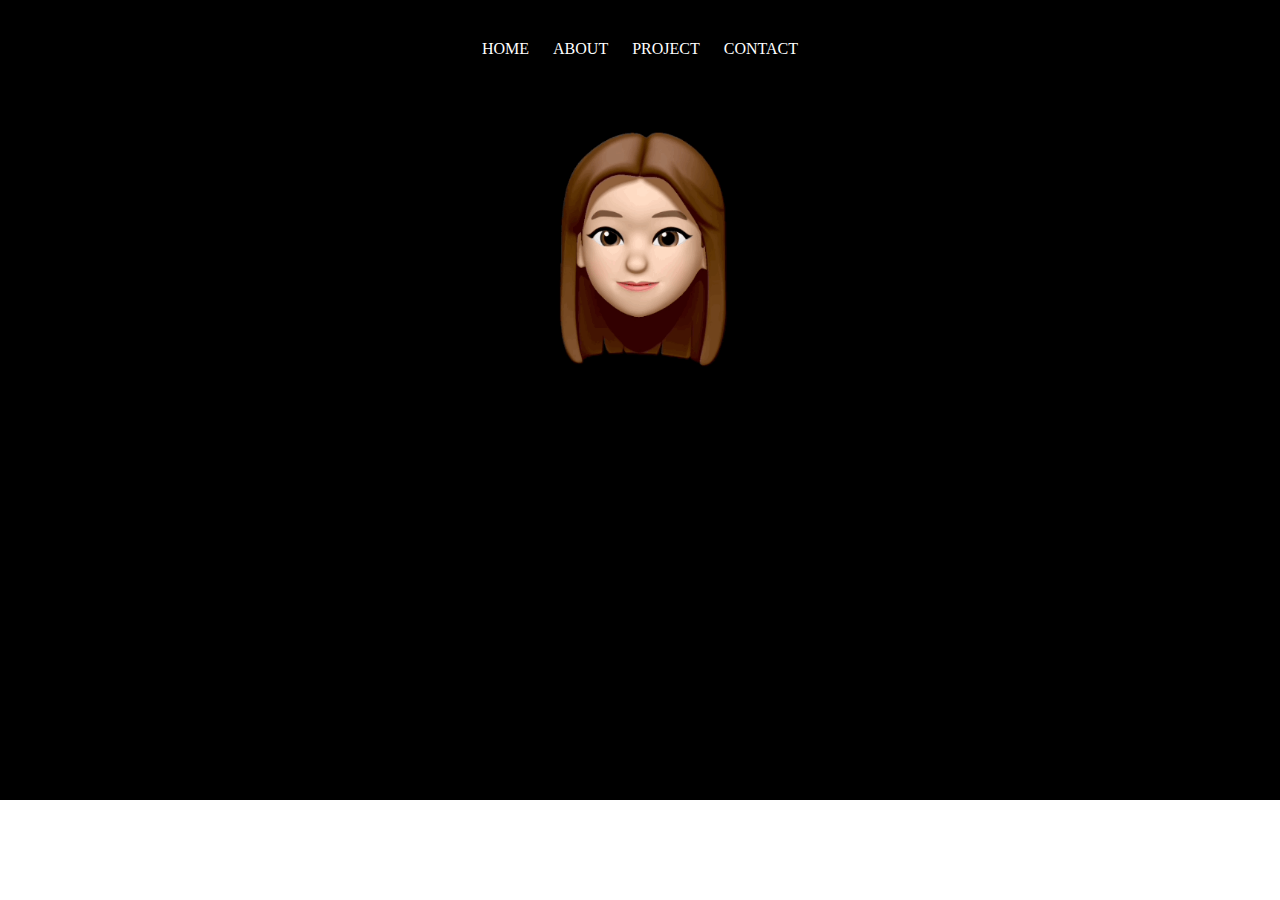
==== main.html @ 8e916975 "[INITIAL]" ====
<!DOCTYPE html>
<html lang="en">
<head>
    <meta charset="UTF-8">
    <meta http-equiv="X-UA-Compatible" content="IE=edge">
    <meta name="viewport" content="width=device-width, initial-scale=1.0">
    <link rel="stylesheet" href="main.css">
    <title>Jisu, web developer</title>
</head>
<body>
    <header>
        <nav>
                <a href="main.html">HOME</a>
                <a href="">ABOUT</a>
                <a href="">PROJECT</a>
                <a href="">CONTACT</a>
        </nav>
        <h1>Jisu, WEB DEVELOPER</h1>
        <div id="me-img"><img src="img/me.gif"></div>
    </header>

    <main>
        <article>
            <section></section>
        </article>
    </main>
    <footer>

    </footer>
</body>
</html>
---- main.css ----
*{
    margin: 0;
    /* #C84B31
    #ECDBBA */
}

header{
    background-color: black;
    width: 100vw;
    height: 800px;
    position: relative;
}

nav{
    position: absolute;
    width: 100%;
    height: 50px;
    top: 40px;
    text-align: center;
}

nav a{
    color: white;
    text-decoration: none;
    margin-left: 10px;
    margin-right: 10px;
   padding-bottom: 5px;
}

nav a:hover{
    color: #346751;
    border-bottom: 3px solid #346751;

}

#me-img{
    position: absolute;
    top: 100px;
    left: 50%;
    margin-left: -150px;
    display: inline-block;
    width: 300px;
    height: 300px;
    border-radius: 50%;
    overflow: hidden;
    text-align: center;
}

#me-img img{
    width: 100%;
    height: 100%;
    object-fit: cover;
}
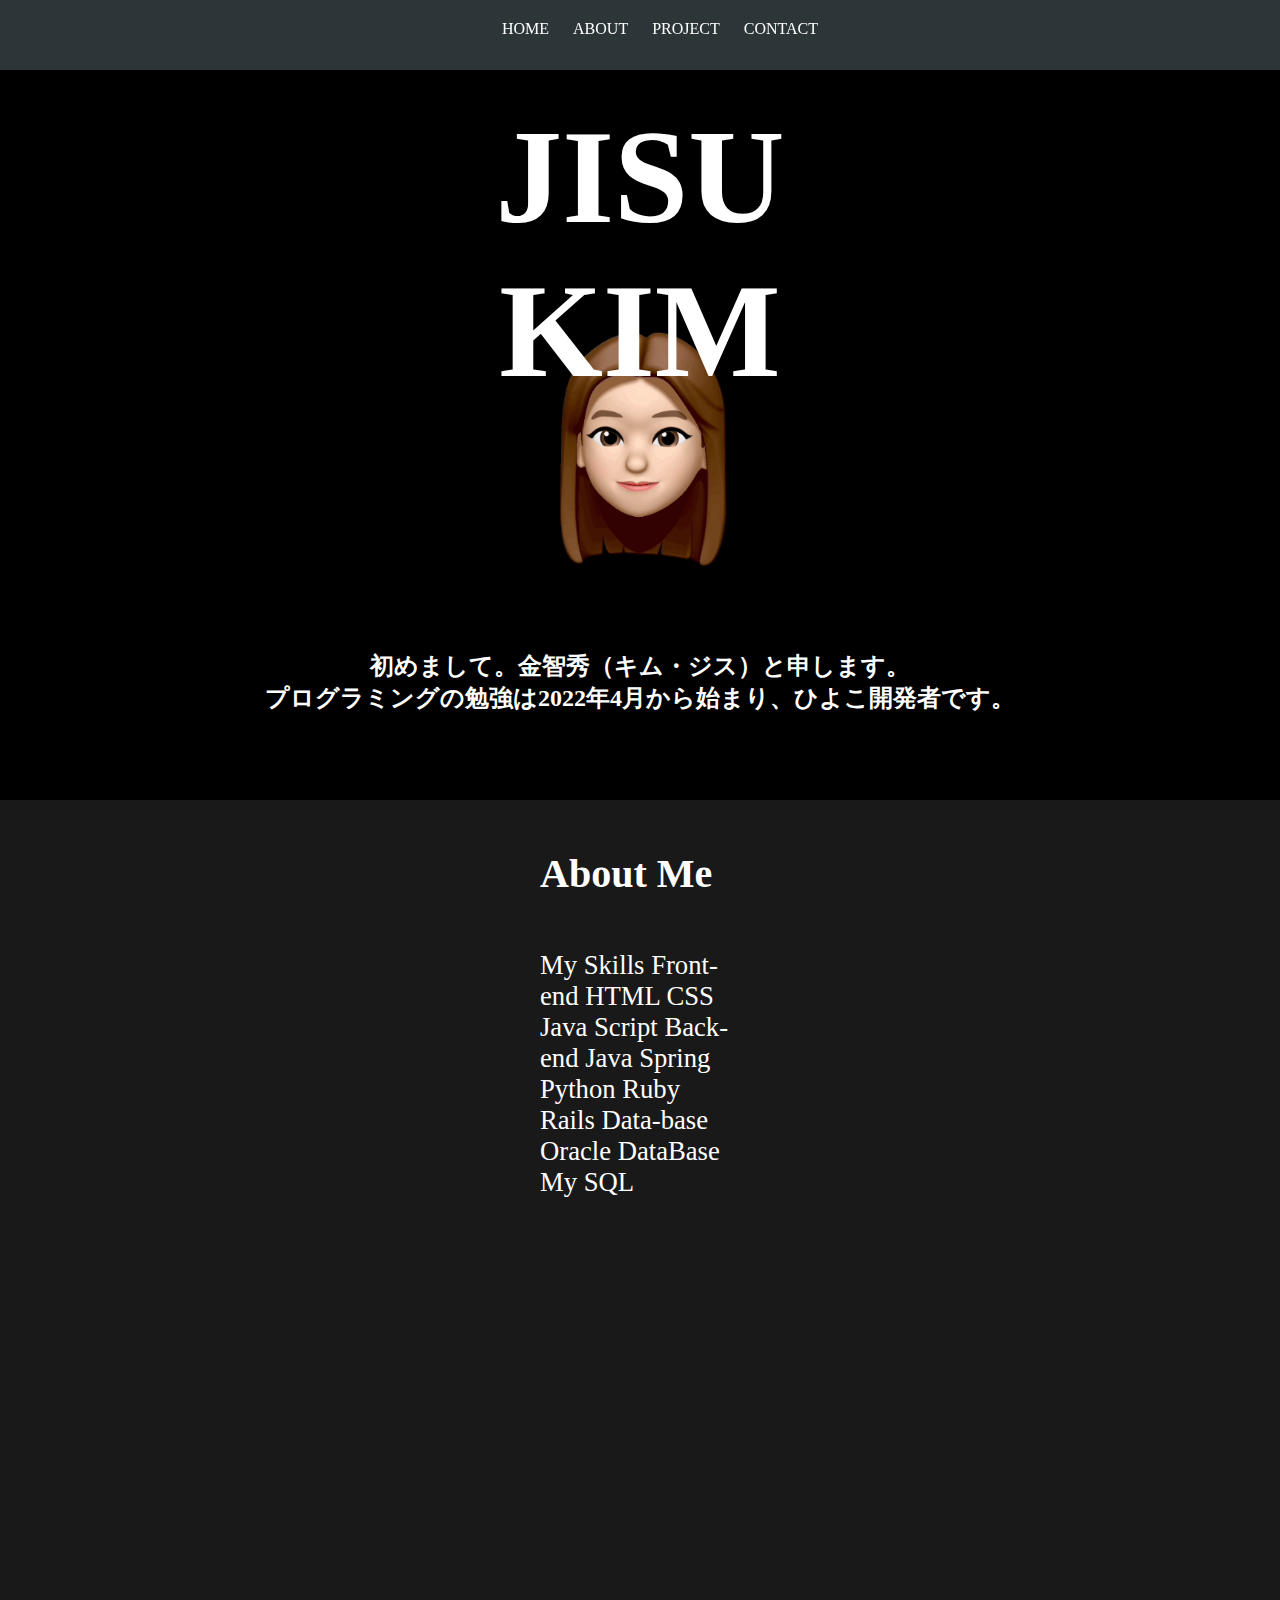
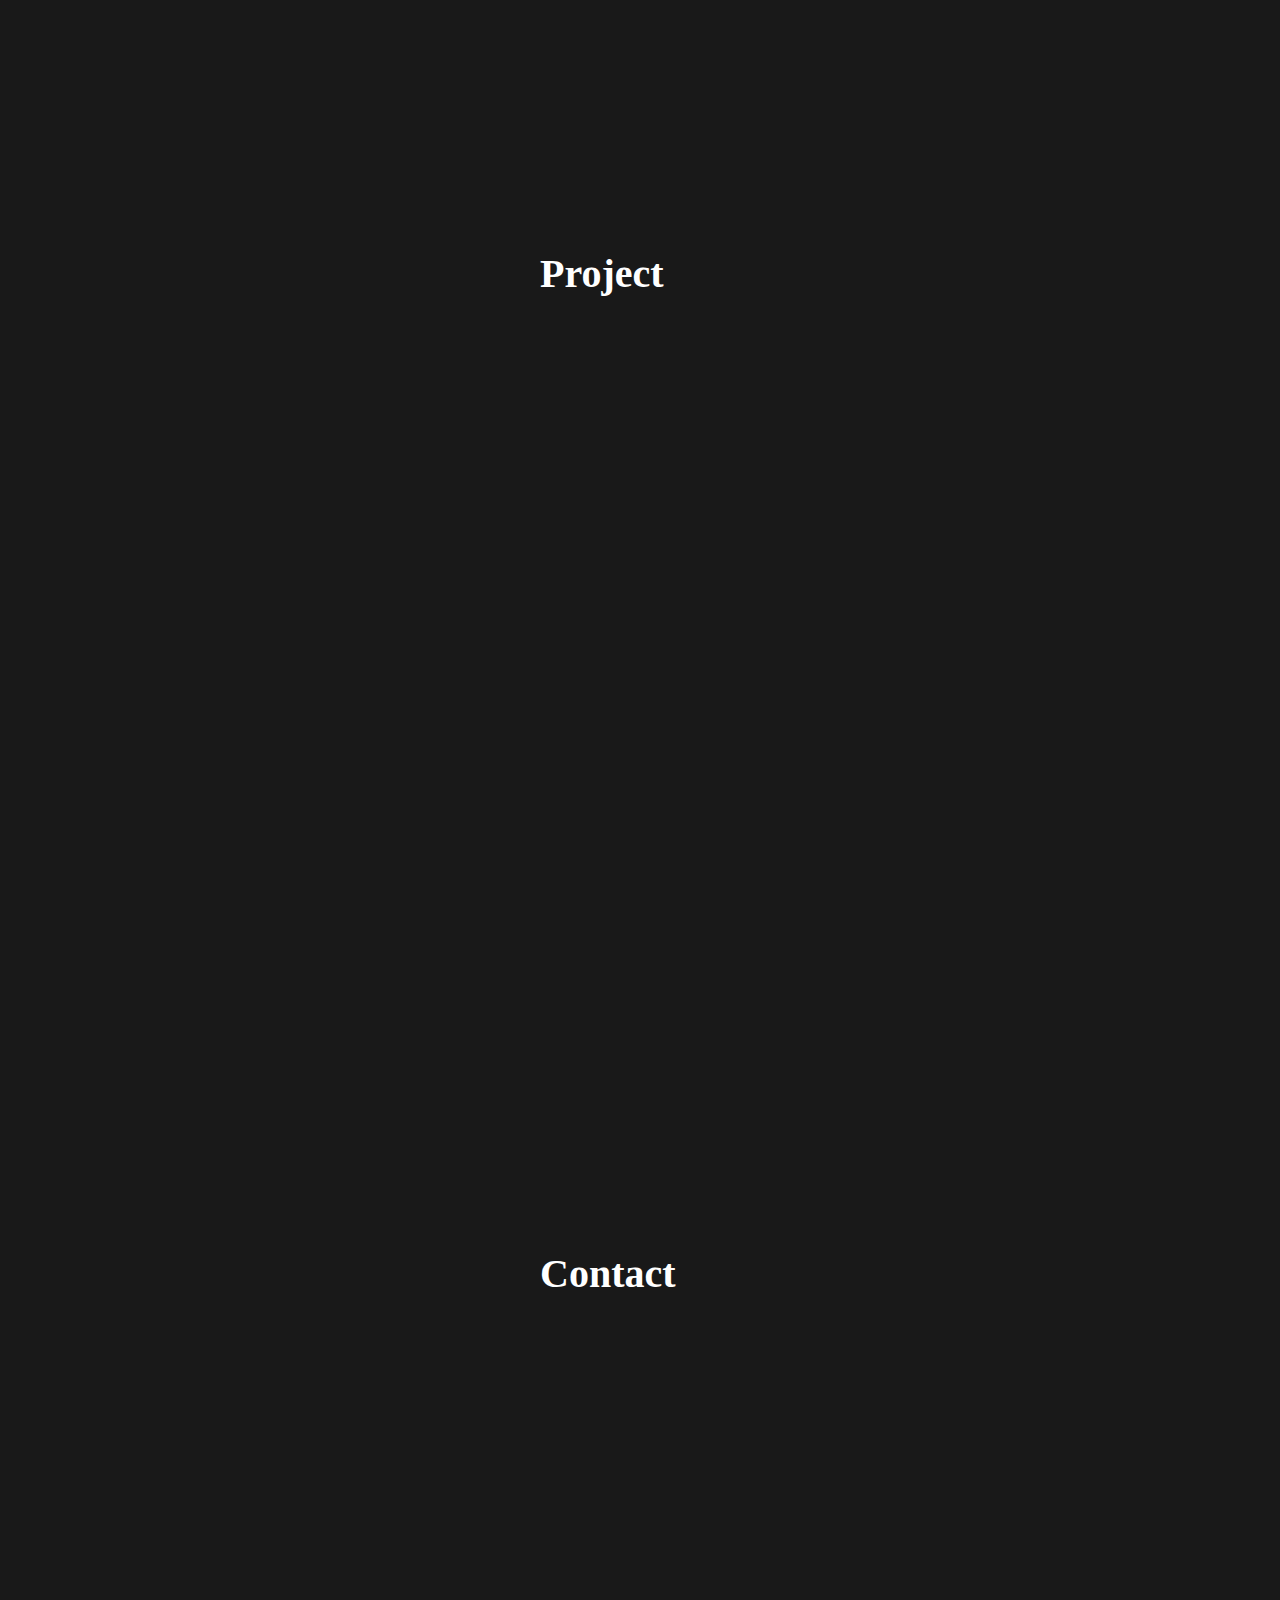
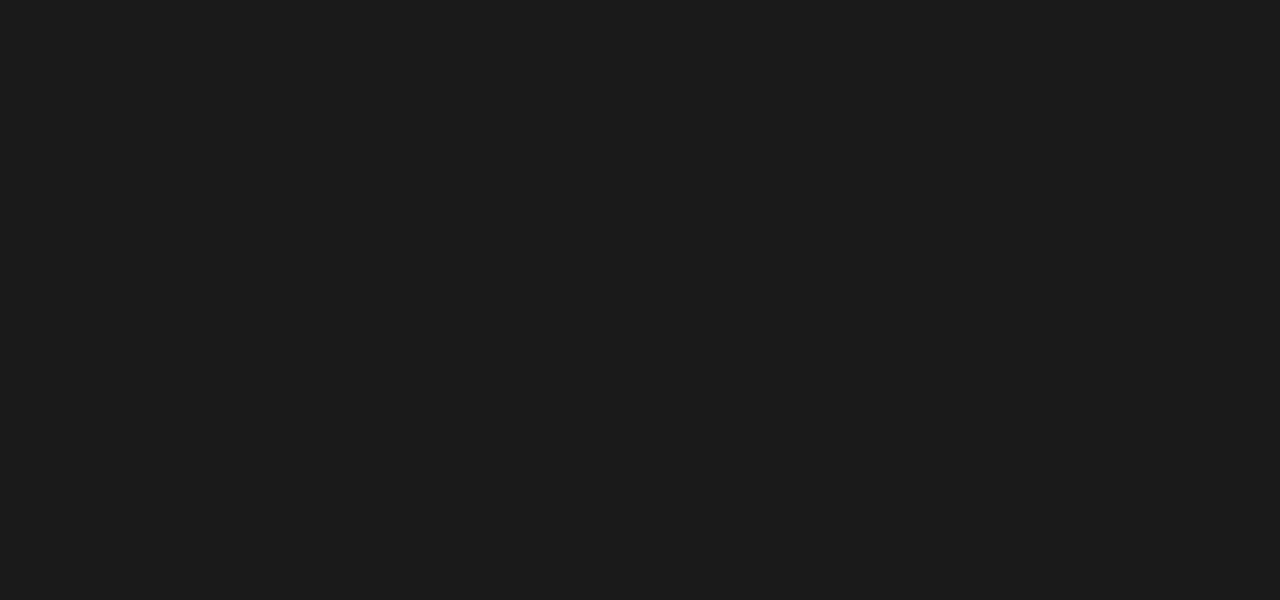
==== commit 9877643d: "header 거의 완성" ====
--- a/main.html
+++ b/main.html
@@ -8,20 +8,66 @@
     <title>Jisu, web developer</title>
 </head>
 <body>
-    <header>
+    <header id="intro-home">
         <nav>
-                <a href="main.html">HOME</a>
-                <a href="">ABOUT</a>
-                <a href="">PROJECT</a>
-                <a href="">CONTACT</a>
+            <ul id="menu-bar">
+                <li class="menu-link">
+                    <a href="#intro-home">HOME</a>
+                </li>
+                <li class="menu-link">
+                    <a href="#section-about">ABOUT</a>
+                </li>
+                <li class="menu-link">
+                    <a href="#section-project">PROJECT</a>
+                </li>
+                <li class="menu-link">
+                    <a href="#section-contact">CONTACT</a>
+                </li>
+            </ul>
         </nav>
-        <h1>Jisu, WEB DEVELOPER</h1>
-        <div id="me-img"><img src="img/me.gif"></div>
+        <h1>JISU KIM</h1>
+        <div id="me-img">
+            <img src="img/me.gif">
+        </div>
+        <span class="img-tooltip">filp me!</span>
+        <h2>
+            初めまして。金智秀（キム・ジス）と申します。<br>
+            プログラミングの勉強は2022年4月から始まり、ひよこ開発者です。
+        </h2>
+
     </header>
 
     <main>
         <article>
-            <section></section>
+            <section id="section-about">
+                <h1>About Me</h1>
+                <div id="about-skill">
+                    <span>My Skills</span>
+                    <span>Front-end</span>
+                    <span>HTML</span>
+                    <span>CSS</span>
+                    <span>Java Script</span>
+                    <span>Back-end</span>
+                    <span>Java</span>
+                    <span>Spring</span>
+                    <span>Python</span>
+                    <span>Ruby</span>
+                    <span>Rails</span>
+                    <span>Data-base</span>
+                    <span>Oracle DataBase</span>
+                    <span>My SQL</span>
+                </div>
+            </section>
+        </article>
+        <article>
+            <section id="section-project">
+                <h1>Project</h1>
+            </section>
+        </article>
+        <article>
+            <section id="section-contact">
+                <h1>Contact</h1>
+            </section>
         </article>
     </main>
     <footer>
--- a/main.css
+++ b/main.css
@@ -2,6 +2,10 @@
     margin: 0;
     /* #C84B31
     #ECDBBA */
+}
+
+html{
+    scroll-behavior: smooth;
 }
 
 header{
@@ -12,30 +16,55 @@
 }
 
 nav{
-    position: absolute;
+    position: fixed;
     width: 100%;
-    height: 50px;
-    top: 40px;
+    height: 70px;
+    top: 0;
+    left: 0;
     text-align: center;
+    z-index: 99;
+    background-color: #2C3639;
+    box-shadow: 0 7px 20px 0 rgb(0 0 0 / 20%);
 }
 
-nav a{
+#menu-bar{
+    list-style: none;
+    height: 100%;
+}
+
+#menu-bar li{
+    display: inline-block;
+    margin-left: 10px;
+    margin-right: 10px;
+    font-size: 100%;
+    padding-top: 20px;
+    padding-bottom: 5px;
+}
+
+#menu-bar li:hover {
+    border-bottom: 3px solid #346751;
+}
+
+.menu-link a{
     color: white;
     text-decoration: none;
-    margin-left: 10px;
-    margin-right: 10px;
-   padding-bottom: 5px;
 }
 
-nav a:hover{
-    color: #346751;
-    border-bottom: 3px solid #346751;
-
+header h1{
+    position: absolute;
+    top: 100px;
+    left: 50%;
+    margin-left: -300px;
+    width: 600px;
+    color: white;
+    z-index: 88;
+    text-align: center;
+    font-size: 100pt;
 }
 
 #me-img{
     position: absolute;
-    top: 100px;
+    top: 300px;
     left: 50%;
     margin-left: -150px;
     display: inline-block;
@@ -44,10 +73,74 @@
     border-radius: 50%;
     overflow: hidden;
     text-align: center;
+    cursor: pointer;
 }
 
 #me-img img{
     width: 100%;
     height: 100%;
     object-fit: cover;
-}+}
+
+.img-tooltip{
+    position: absolute;
+    display: inline-block;
+    visibility: hidden;
+    top: 550px;
+    left: 56%;
+    width: 100px;
+    height: 30px;
+    color: white;
+    background-color: #346751;
+    z-index: 999;
+    text-align: center;
+    padding-top: 7px;
+    border-radius: 5px;
+}
+
+#me-img img:hover .img-tooltip{
+    visibility: visible;
+}
+
+header h2{
+    position: absolute;
+    width: 800px;;
+    top: 650px;
+    left: 50%;
+    margin-left: -400px;
+    color: white;
+    text-align: center;
+}
+
+main{
+    background-color: #191919;
+    width: 100%;
+    height: 3000px;
+}
+
+section{
+    position: relative;
+    width: 100%;
+    height: 1000px;
+    background-color: transparent;
+}
+
+section h1{
+    position: absolute;
+    width: 200px;
+    color: white;
+    font-size: 30pt;
+    top: 50px;
+    left: 50%;
+    margin-left: -100px;
+}
+
+#about-skill{
+        position: absolute;
+        width: 200px;
+        color: white;
+        font-size: 20pt;
+        top: 150px;
+        left: 50%;
+        margin-left: -100px;
+}
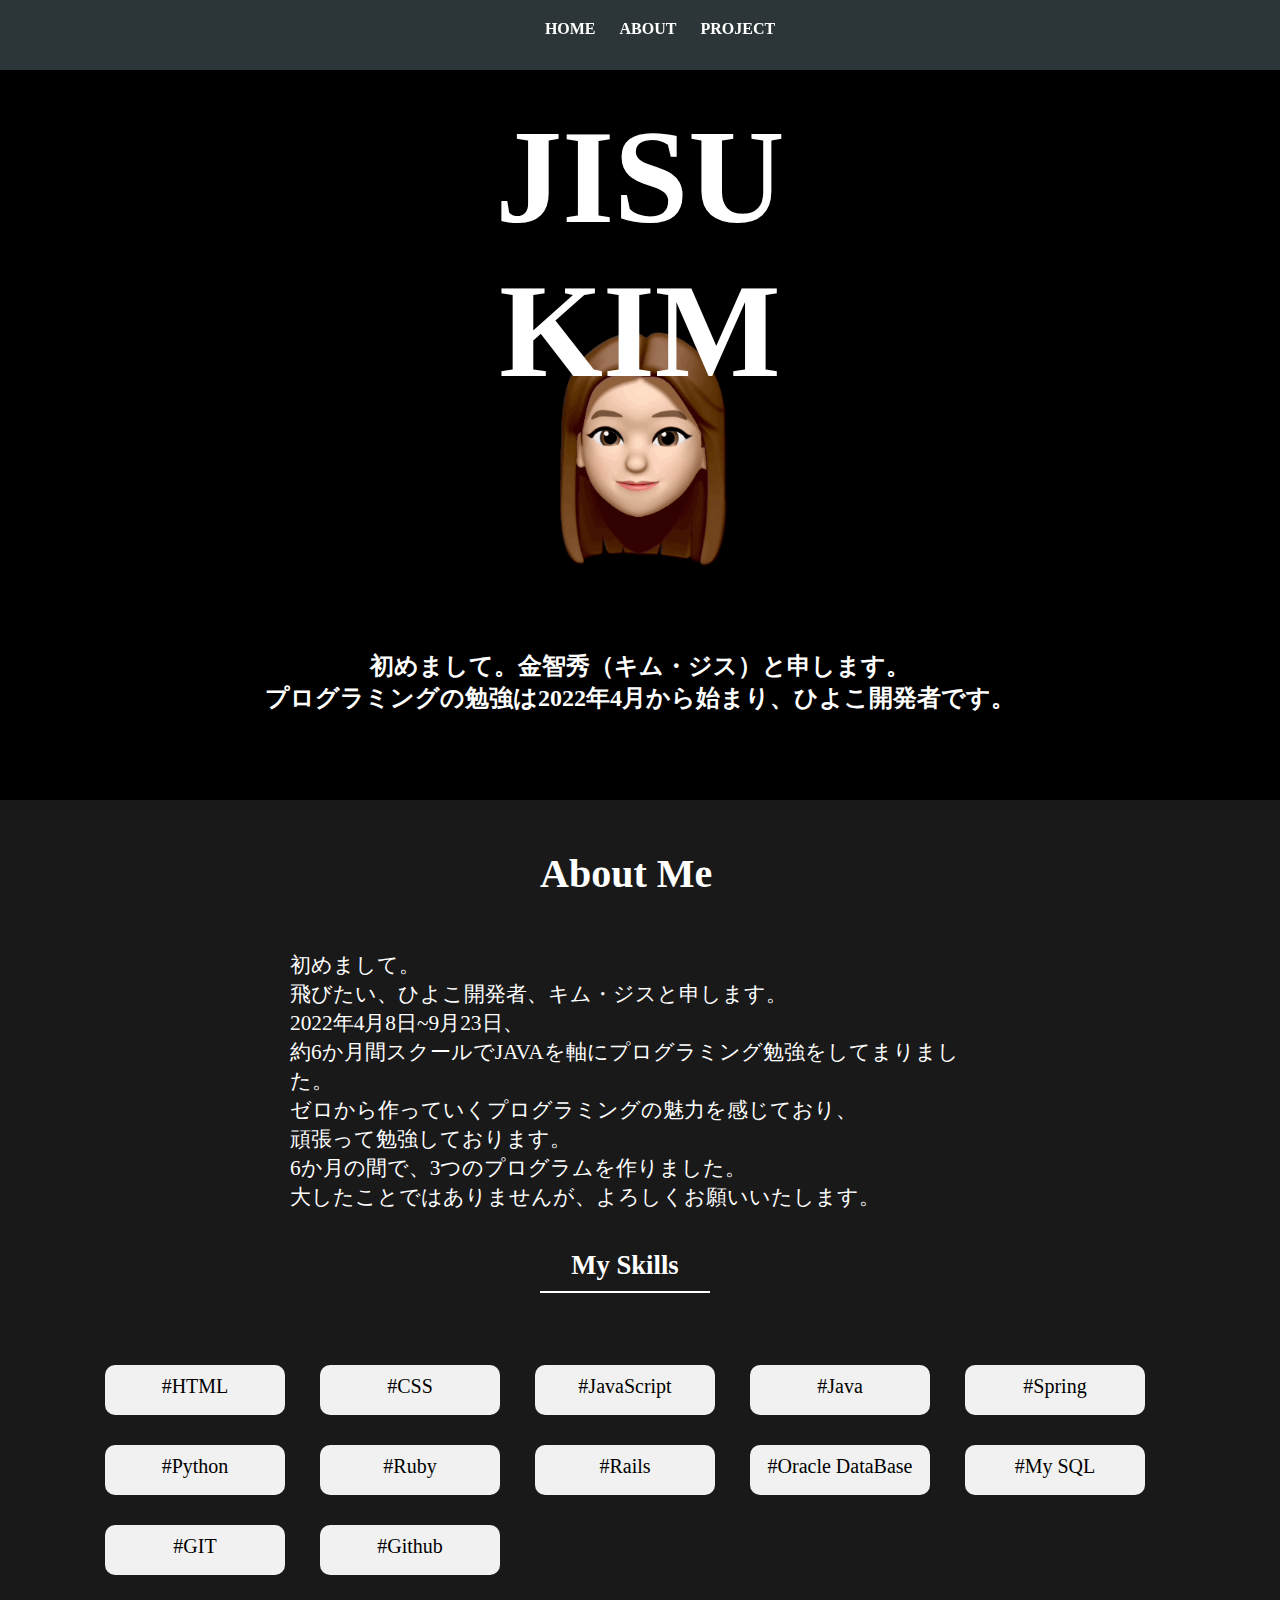
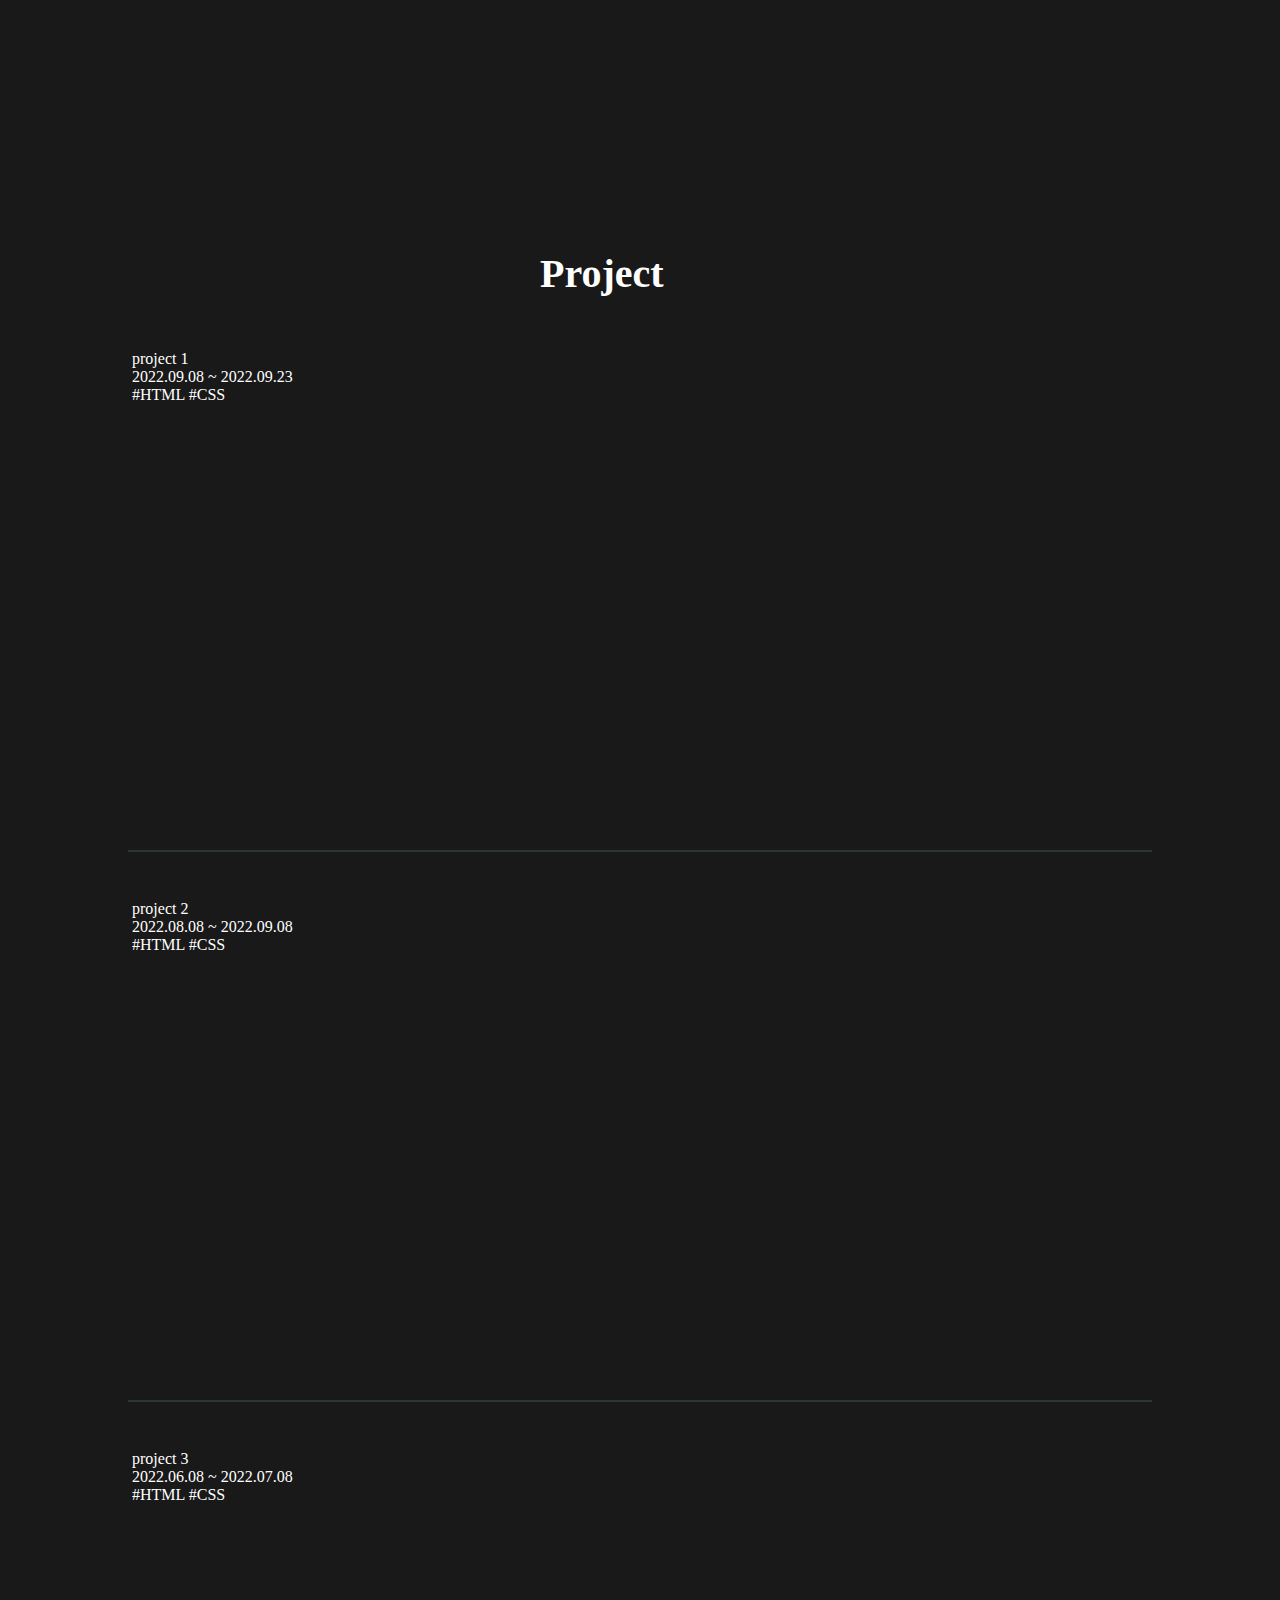
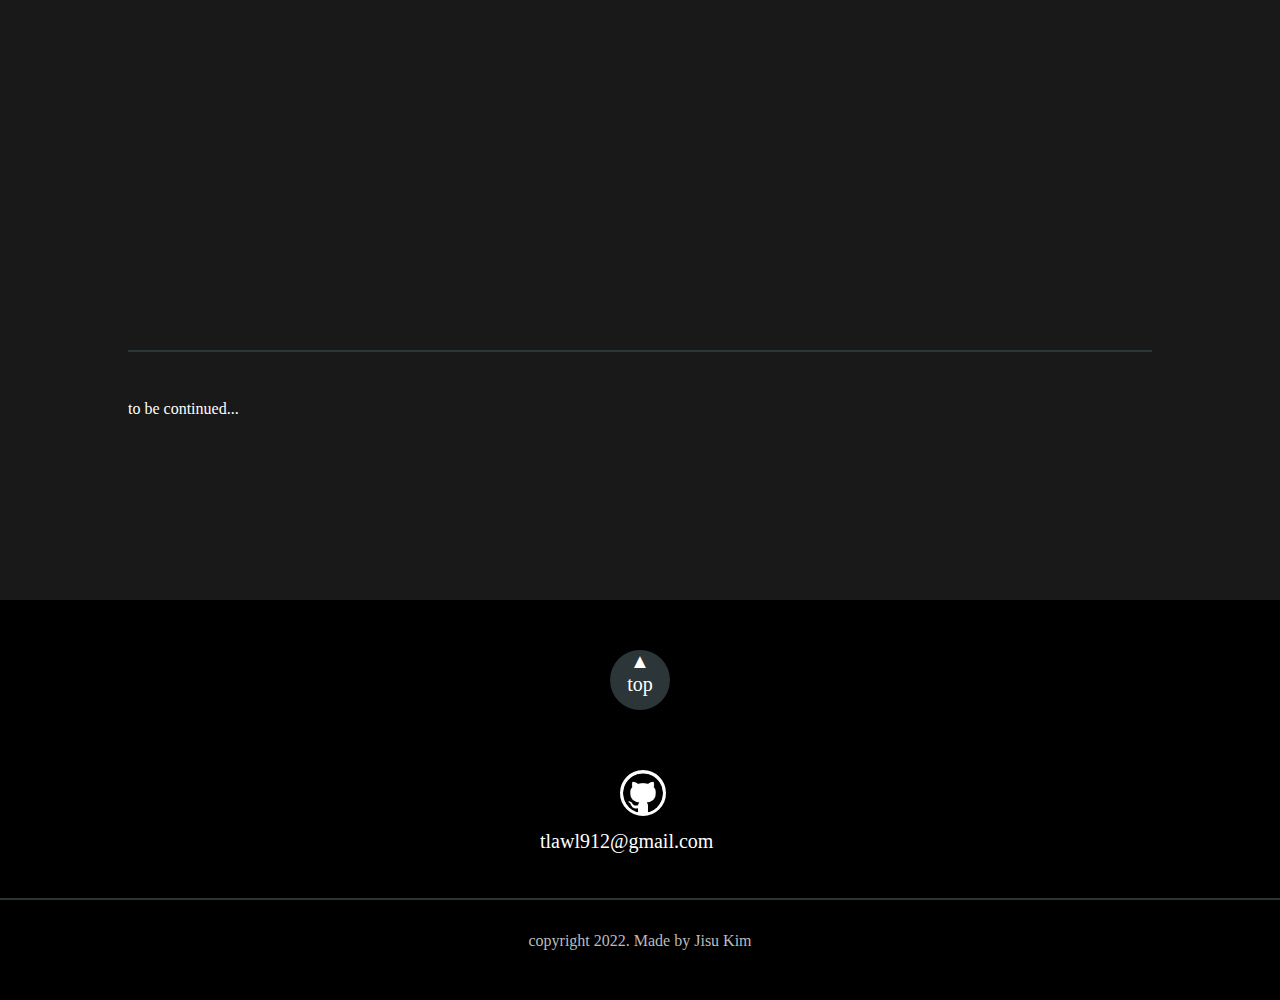
==== commit 1df2796d: "기본 세팅 완성" ====
--- a/main.html
+++ b/main.html
@@ -5,6 +5,11 @@
     <meta http-equiv="X-UA-Compatible" content="IE=edge">
     <meta name="viewport" content="width=device-width, initial-scale=1.0">
     <link rel="stylesheet" href="main.css">
+    <script
+  src="https://code.jquery.com/jquery-3.6.1.min.js"
+  integrity="sha256-o88AwQnZB+VDvE9tvIXrMQaPlFFSUTR+nldQm1LuPXQ="
+  crossorigin="anonymous"></script>
+    <script src="main.js"></script>
     <title>Jisu, web developer</title>
 </head>
 <body>
@@ -12,24 +17,21 @@
         <nav>
             <ul id="menu-bar">
                 <li class="menu-link">
-                    <a href="#intro-home">HOME</a>
+                    <a id="home-link" href="#intro-home">HOME</a>
                 </li>
                 <li class="menu-link">
-                    <a href="#section-about">ABOUT</a>
+                    <a id="about-link" href="#section-about">ABOUT</a>
                 </li>
                 <li class="menu-link">
-                    <a href="#section-project">PROJECT</a>
-                </li>
-                <li class="menu-link">
-                    <a href="#section-contact">CONTACT</a>
+                    <a id="project-link" href="#section-project">PROJECT</a>
                 </li>
             </ul>
         </nav>
         <h1>JISU KIM</h1>
         <div id="me-img">
-            <img src="img/me.gif">
+            <img class="emoji-img" src="img/me.gif">
         </div>
-        <span class="img-tooltip">filp me!</span>
+        <span class="img-tooltip">click me!</span>
         <h2>
             初めまして。金智秀（キム・ジス）と申します。<br>
             プログラミングの勉強は2022年4月から始まり、ひよこ開発者です。
@@ -41,37 +43,120 @@
         <article>
             <section id="section-about">
                 <h1>About Me</h1>
-                <div id="about-skill">
-                    <span>My Skills</span>
-                    <span>Front-end</span>
-                    <span>HTML</span>
-                    <span>CSS</span>
-                    <span>Java Script</span>
-                    <span>Back-end</span>
-                    <span>Java</span>
-                    <span>Spring</span>
-                    <span>Python</span>
-                    <span>Ruby</span>
-                    <span>Rails</span>
-                    <span>Data-base</span>
-                    <span>Oracle DataBase</span>
-                    <span>My SQL</span>
+                <div id="about-myintro">
+                    初めまして。<p>
+                    飛びたい、ひよこ開発者、キム・ジスと申します。<p>
+                    2022年4月8日~9月23日、<br>
+                    約6か月間スクールでJAVAを軸にプログラミング勉強をしてまりました。<p>
+                    ゼロから作っていくプログラミングの魅力を感じており、<br>
+                    頑張って勉強しております。<p>
+                    6か月の間で、3つのプログラムを作りました。<p>
+                    大したことではありませんが、よろしくお願いいたします。
+                </div>
+                <h2>My Skills</h2>
+                <div id="skill-box">
+                    <div class="skill-detail">
+                        <span>#HTML</span>
+                    </div>
+                    <div class="skill-detail">
+                        <span>#CSS</span>
+                    </div>
+                    <div class="skill-detail">
+                        <span>#JavaScript</span>
+                    </div>
+                    <div class="skill-detail">
+                        <span>#Java</span>
+                    </div>
+                    <div class="skill-detail">
+                        <span>#Spring</span>
+                    </div>
+                    <div class="skill-detail">
+                        <span>#Python</span>
+                    </div>
+                    <div class="skill-detail">
+                        <span>#Ruby</span>
+                    </div>
+                    <div class="skill-detail">
+                        <span>#Rails</span>
+                    </div>
+                    <div class="skill-detail">
+                        <span>#Oracle DataBase</span>
+                    </div>
+                    <div class="skill-detail">
+                        <span>#My SQL</span>
+                    </div>
+                    <div class="skill-detail">
+                        <span>#GIT</span>
+                    </div>
+                    <div class="skill-detail">
+                        <span>#Github</span>
+                    </div>
                 </div>
             </section>
         </article>
         <article>
             <section id="section-project">
                 <h1>Project</h1>
-            </section>
-        </article>
-        <article>
-            <section id="section-contact">
-                <h1>Contact</h1>
+                <div class="project1">
+                    <div>
+                        <img> 
+                    </div>
+                    <div>
+                        <div>
+                            <div>project 1</div>
+                            <div>2022.09.08 ~ 2022.09.23</div>
+                        </div>
+                        <div>
+                            <span>#HTML</span>
+                            <span>#CSS</span>
+                        </div>
+                    </div>
+                </div>
+                <div class="project2">
+                    <div>
+                        <img> 
+                    </div>
+                    <div>
+                        <div>
+                            <div>project 2</div>
+                            <div>2022.08.08 ~ 2022.09.08</div>
+                        </div>
+                        <div>
+                            <span>#HTML</span>
+                            <span>#CSS</span>
+                        </div>
+                    </div>
+
+                </div>
+                <div class="project3">
+                    <div>
+                        <img> 
+                    </div>
+                    <div>
+                        <div>
+                            <div>project 3</div>
+                            <div>2022.06.08 ~ 2022.07.08</div>
+                        </div>
+                        <div>
+                            <span>#HTML</span>
+                            <span>#CSS</span>
+                        </div>
+                    </div>
+                </div>
+                <div class="project-continue">to be continued...</div>
             </section>
         </article>
     </main>
     <footer>
-
+        <div class="email">
+           tlawl912@gmail.com
+        </div>
+        <div class="git" onclick="window.open('https://github.com/jiguiscoming')">
+            <img src="img/github.png">
+        </div>
+        <div class="footer-line"></div>
+        <div class="copyright">copyright 2022. Made by Jisu Kim</div>
+        <a id="topbtn" href="#intro-home">▲<br>top</a>
     </footer>
 </body>
 </html>--- a/main.css
+++ b/main.css
@@ -10,7 +10,7 @@
 
 header{
     background-color: black;
-    width: 100vw;
+    width: 100%;
     height: 800px;
     position: relative;
 }
@@ -48,6 +48,7 @@
 .menu-link a{
     color: white;
     text-decoration: none;
+    font-weight: 600;
 }
 
 header h1{
@@ -84,8 +85,7 @@
 
 .img-tooltip{
     position: absolute;
-    display: inline-block;
-    visibility: hidden;
+    display: none;
     top: 550px;
     left: 56%;
     width: 100px;
@@ -98,10 +98,6 @@
     border-radius: 5px;
 }
 
-#me-img img:hover .img-tooltip{
-    visibility: visible;
-}
-
 header h2{
     position: absolute;
     width: 800px;;
@@ -135,12 +131,185 @@
     margin-left: -100px;
 }
 
-#about-skill{
+#about-myintro{
+    position: absolute;
+    width: 700px;
+    color: white;
+    font-size: 16pt;
+    top: 150px;
+    left: 50%;
+    margin-left: -350px;
+}
+
+section h2{
+    position: absolute;
+    width: 170px;
+    color: white;
+    font-size: 20pt;
+    top: 450px;
+    left: 50%;
+    margin-left: -100px;
+    border-bottom: 2px solid white;
+    text-align: center;
+    padding-bottom: 10px;
+}
+
+#skill-box{
         position: absolute;
-        width: 200px;
+        width: 1100px;
         color: white;
-        font-size: 20pt;
-        top: 150px;
+        font-size: 15pt;
+        top: 550px;
         left: 50%;
-        margin-left: -100px;
-}
+        margin-left: -550px;
+}
+
+.skill-detail{
+    text-align: center;
+    background-color: rgb(241, 241, 241);
+    margin: 15px;
+    border-radius: 10px;
+    height: 40px;
+    width: 180px;
+    cursor: pointer;
+    display: inline-block;
+    padding-top: 10px;
+}
+
+.skill-detail:hover{
+    background-color: rgb(209, 210, 210);
+}
+
+.skill-detail span{
+    color: black;
+}
+
+.project1{
+    position: absolute;
+    top: 150px;
+    left: 50%;
+    transform: translateX(-50%);
+    color: white;
+    width: 80%;
+    height: 500px;
+    border-bottom: 2px solid #2C3639;
+}
+
+.project1 > div{
+    display: inline-block;
+}
+
+.project2{
+    position: absolute;
+    top: 700px;
+    left: 50%;
+    transform: translateX(-50%);
+    color: white;
+    width: 80%;
+    height: 500px;
+    border-bottom: 2px solid #2C3639;
+}
+
+.project2 > div{
+    display: inline-block;
+}
+
+.project3{
+    position: absolute;
+    top: 1250px;
+    left: 50%;
+    transform: translateX(-50%);
+    color: white;
+    width: 80%;
+    height: 500px;
+    border-bottom: 2px solid #2C3639;
+}
+
+.project3 > div{
+    display: inline-block;
+}
+
+.project-continue{
+    position: absolute;
+    top: 1800px;
+    left: 50%;
+    color: white;transform: translateX(-50%);
+    width: 80%;
+    height: 50px;
+}
+
+footer{
+    position: relative;
+    width: 100%;
+    height: 400px;
+    background-color: black;
+}
+
+footer div{
+    color: white;
+}
+
+.email{
+    position: absolute;
+    width: 200px;
+    top: 230px;
+    left: 50%;
+    margin-left: -100px;
+    color: white;
+    font-size: 15pt;
+}
+
+.git{
+    position: absolute;
+    top: 170px;
+    left: 50%;
+    margin-left: -20px;
+    overflow: hidden;
+    width: 40px;
+    height: 40px;
+    border-radius: 50%;
+    cursor: pointer;
+    background-color: white;
+    border: 3px solid white;
+}
+
+.git img{
+    object-fit: cover;
+    width: 100%;
+    height: 100%;
+
+}
+
+.footer-line{
+    position: absolute;
+    border-bottom: 2px solid #2C3639;
+    width: 1500px;
+    left: 50%;
+    margin-left: -750px;
+    bottom: 100px;
+}
+
+.copyright{
+    position: absolute;
+    width: 400px;
+    bottom: 50px;
+    left: 50%;
+    margin-left: -200px;
+    color: rgb(189, 187, 187);
+    text-align: center;
+}
+
+#topbtn{
+    position: absolute;
+    top:50px;
+    left: 50%;
+    margin-left: -30px;
+    width: 60px;
+    height: 60px;
+    border-radius: 50%;
+    background-color: #2C3639;
+    text-align: center;
+    text-decoration: none;
+    color: white;
+    font-size: 15pt;
+}
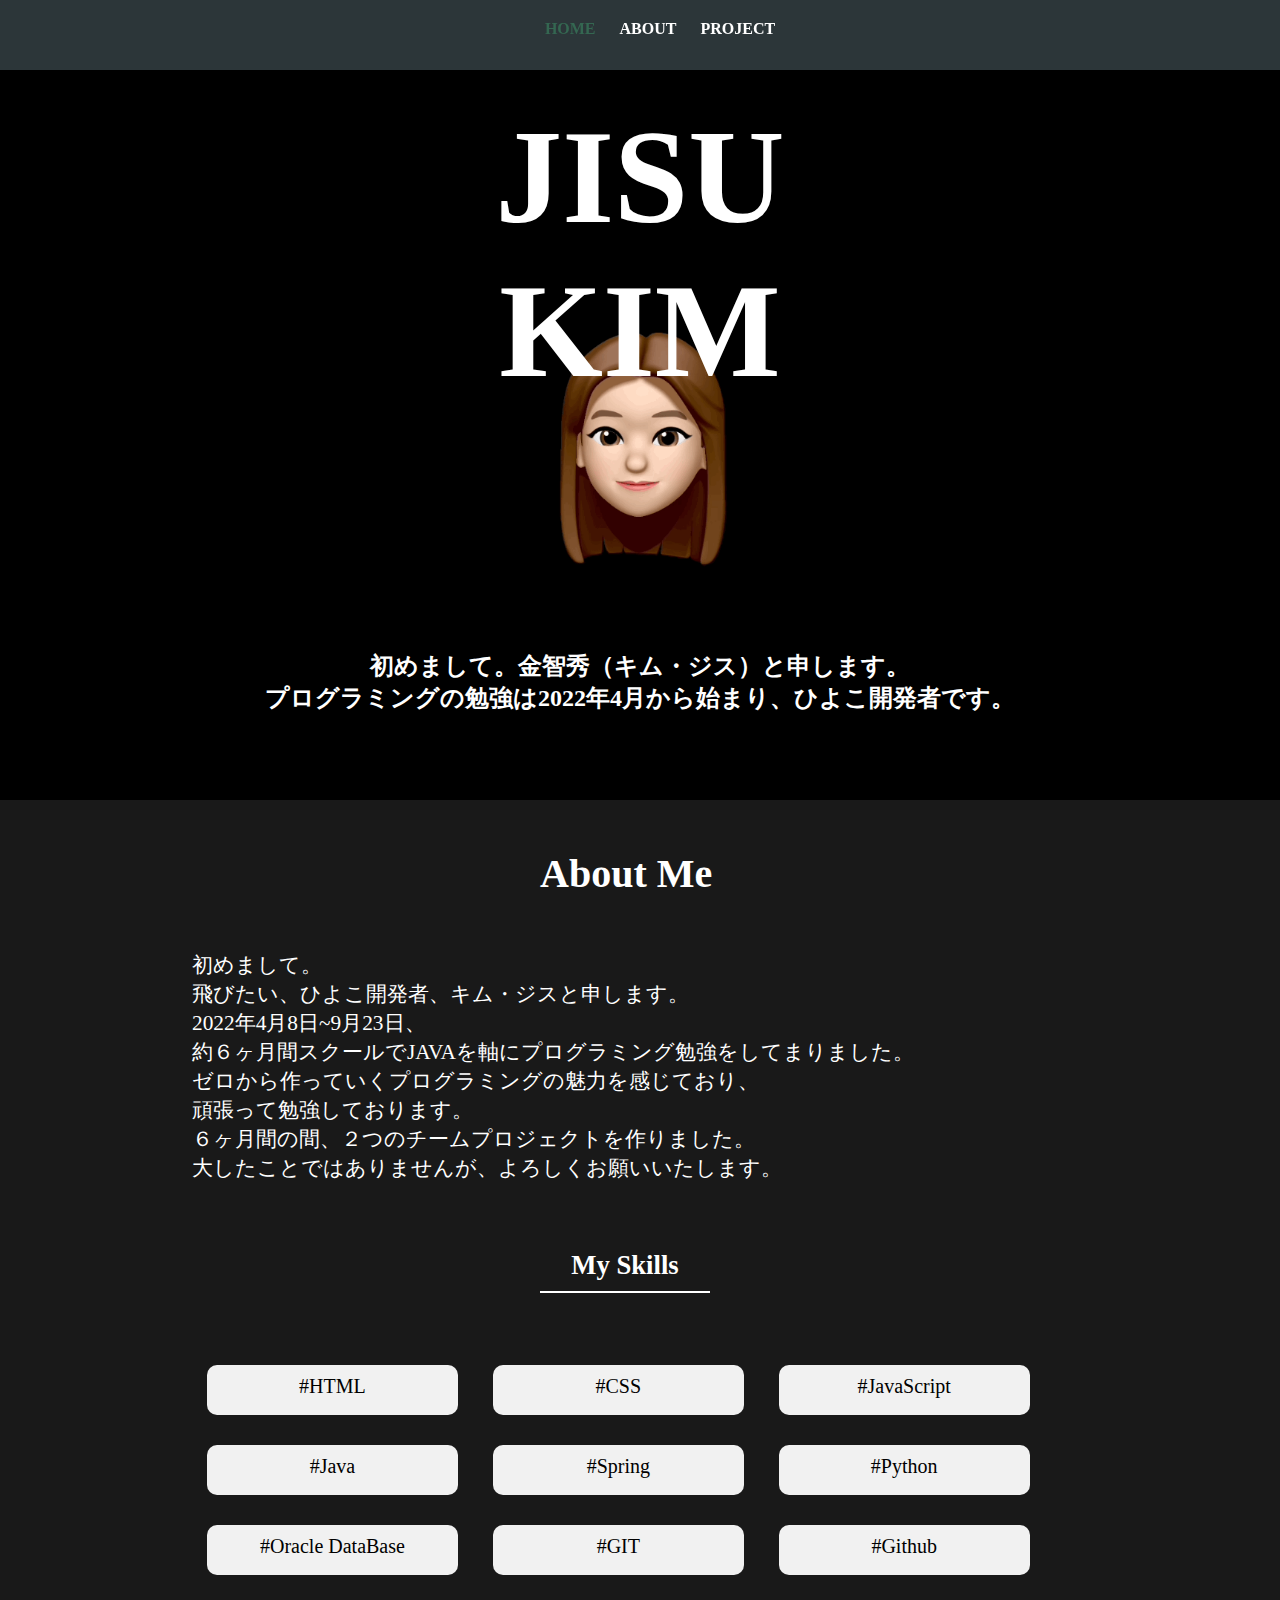
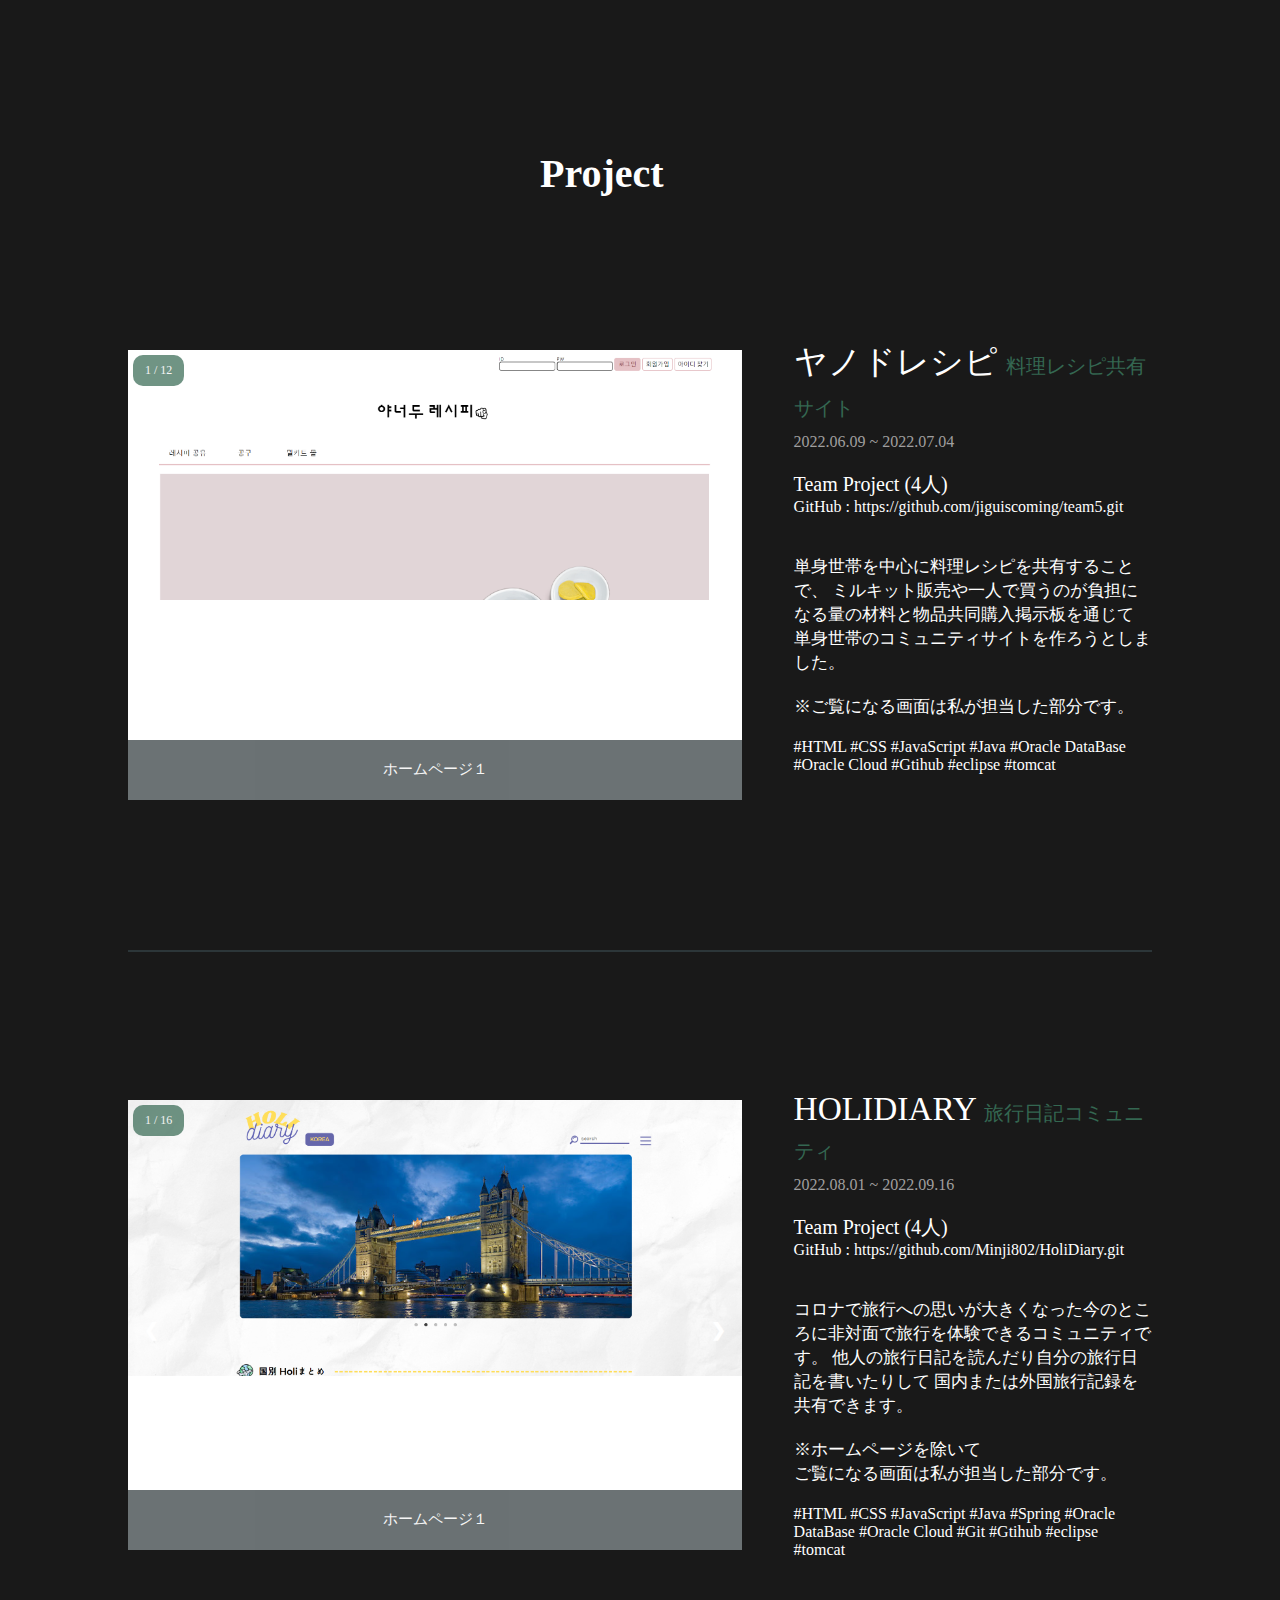
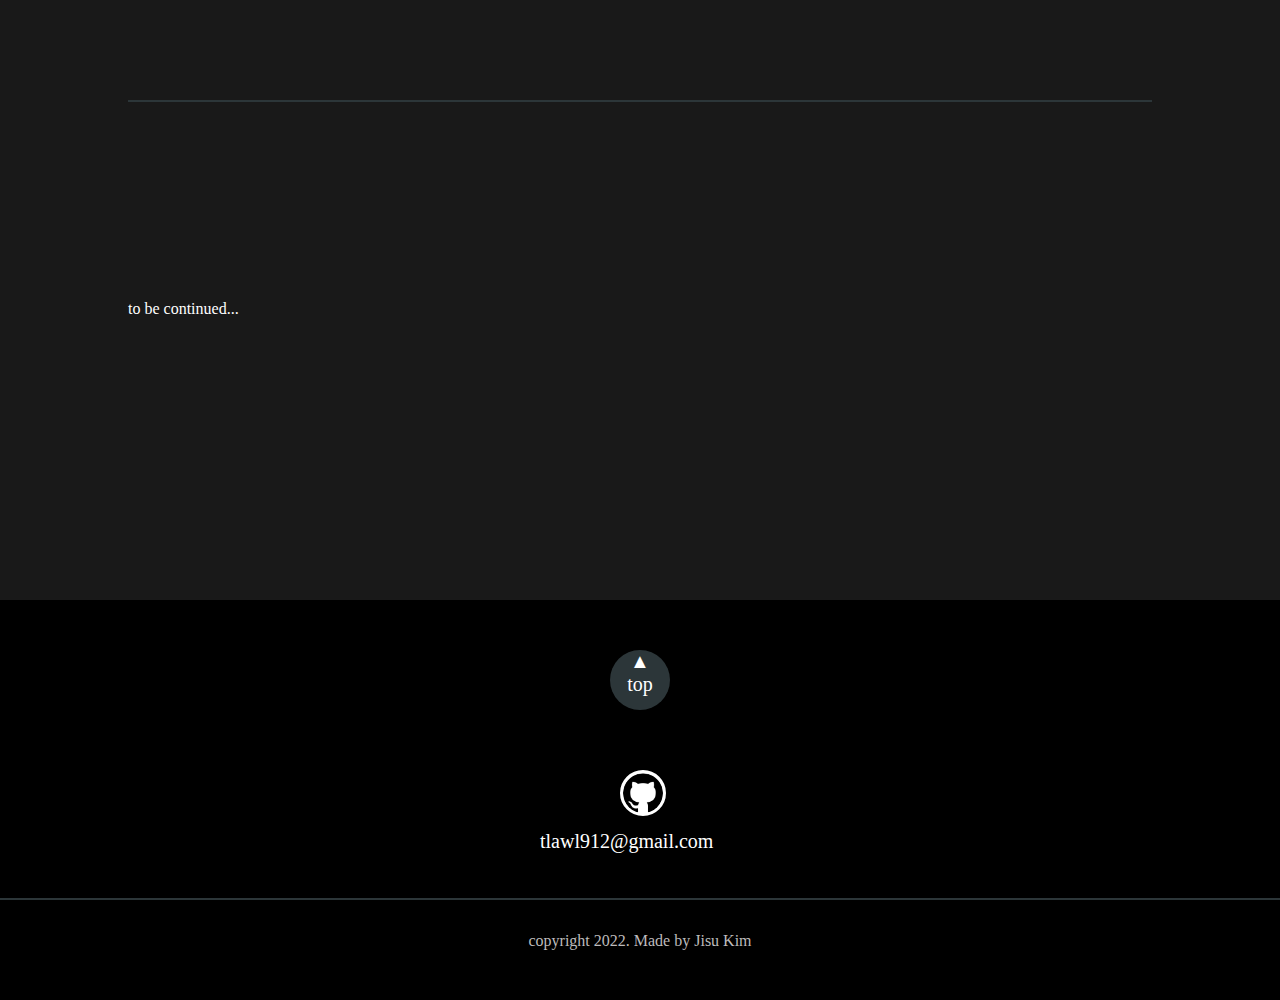
==== commit 85d05e5f: "최종" ====
--- a/main.html
+++ b/main.html
@@ -10,6 +10,7 @@
   integrity="sha256-o88AwQnZB+VDvE9tvIXrMQaPlFFSUTR+nldQm1LuPXQ="
   crossorigin="anonymous"></script>
     <script src="main.js"></script>
+    <link href="img/icon.png" rel="shortcut icon" type="image/x-icon">
     <title>Jisu, web developer</title>
 </head>
 <body>
@@ -17,7 +18,7 @@
         <nav>
             <ul id="menu-bar">
                 <li class="menu-link">
-                    <a id="home-link" href="#intro-home">HOME</a>
+                    <a id="home-link" href="#intro-home" style="color: #346751;">HOME</a>
                 </li>
                 <li class="menu-link">
                     <a id="about-link" href="#section-about">ABOUT</a>
@@ -47,10 +48,10 @@
                     初めまして。<p>
                     飛びたい、ひよこ開発者、キム・ジスと申します。<p>
                     2022年4月8日~9月23日、<br>
-                    約6か月間スクールでJAVAを軸にプログラミング勉強をしてまりました。<p>
+                    約６ヶ月間スクールでJAVAを軸にプログラミング勉強をしてまりました。<p>
                     ゼロから作っていくプログラミングの魅力を感じており、<br>
                     頑張って勉強しております。<p>
-                    6か月の間で、3つのプログラムを作りました。<p>
+                    ６ヶ月間の間、２つのチームプロジェクトを作りました。<p>
                     大したことではありませんが、よろしくお願いいたします。
                 </div>
                 <h2>My Skills</h2>
@@ -74,16 +75,7 @@
                         <span>#Python</span>
                     </div>
                     <div class="skill-detail">
-                        <span>#Ruby</span>
-                    </div>
-                    <div class="skill-detail">
-                        <span>#Rails</span>
-                    </div>
-                    <div class="skill-detail">
                         <span>#Oracle DataBase</span>
-                    </div>
-                    <div class="skill-detail">
-                        <span>#My SQL</span>
                     </div>
                     <div class="skill-detail">
                         <span>#GIT</span>
@@ -98,48 +90,273 @@
             <section id="section-project">
                 <h1>Project</h1>
                 <div class="project1">
+                    <div class="slideshow-box">
+                        <!-- Slideshow container -->
+                        <div class="slideshow-container">
+
+                            <!-- Full-width images with number and caption text -->
+                            <div class="mySlides fade" style="display: block;">
+                                <div class="numbertext">1 / 12</div>
+                                <img src="recipe/main1.png" style="width:100%;">
+                                <div class="text">ホームページ１</div>
+                            </div>
+                        
+                            <div class="mySlides fade">
+                                <div class="numbertext">2 / 12</div>
+                                <img src="recipe/main2.png" style="width:100%">
+                                <div class="text">ホームページ２</div>
+                            </div>
+                        
+                            <div class="mySlides fade">
+                                <div class="numbertext">3 / 12</div>
+                                <img src="recipe/main3.png" style="width:100%">
+                                <div class="text">ホームページ３</div>
+                            </div>
+
+                            <div class="mySlides fade">
+                                <div class="numbertext">4 / 12</div>
+                                <img src="recipe/main4.png" style="width:100%">
+                                <div class="text">ホームページ４</div>
+                            </div>
+
+                            <div class="mySlides fade">
+                                <div class="numbertext">5 / 12</div>
+                                <img src="recipe/main5.png" style="width:100%">
+                                <div class="text">ホームページ５</div>
+                            </div> 
+
+                            <div class="mySlides fade">
+                                <div class="numbertext">6 / 12</div>
+                                <img src="recipe/share1.png" style="width:100%">
+                                <div class="text">共同購入掲示板</div>
+                            </div>
+
+                            <div class="mySlides fade">
+                                <div class="numbertext">7 / 12</div>
+                                <img src="recipe/share2.png" style="width:100%">
+                                <div class="text">共同購入詳細ページ１</div>
+                            </div>
+
+                            <div class="mySlides fade">
+                                <div class="numbertext">8 / 12</div>
+                                <img src="recipe/share3.png" style="width:100%">
+                                <div class="text">共同購入詳細ページ２</div>
+                            </div>
+
+                            <div class="mySlides fade">
+                                <div class="numbertext">9 / 12</div>
+                                <img src="recipe/share4.png" style="width:100%">
+                                <div class="text">共同購入文修正</div>
+                            </div>
+                            
+                            <div class="mySlides fade">
+                                <div class="numbertext">10 / 12</div>
+                                <img src="recipe/message.png" style="height:100%;">
+                                <div class="text">メッセージ</div>
+                            </div>
+                            
+                            <div class="mySlides fade">
+                                <div class="numbertext">11 / 12</div>
+                                <img src="recipe/share5.png" style="width:100%">
+                                <div class="text">メッセージリスト</div>
+                            </div>
+
+                            <div class="mySlides fade">
+                                <div class="numbertext">12 / 12</div>
+                                <img src="recipe/share6.png" style="width:100%">
+                                <div class="text">メッセージ詳細ページ</div>
+                            </div>
+
+                            <!-- Next and previous buttons -->
+                            <a id="slide1-prev" class="prev">&#10094;</a>
+                            <a id="slide1-next" class="next" >&#10095;</a>
+                        </div>
+                        <br>
+                </div>
                     <div>
-                        <img> 
-                    </div>
+                        <div class="project-content">
+                            <div style="font-size: 25pt; margin-bottom: 10px;">
+                                ヤノドレシピ
+                                <span style="font-size: 15pt; color: #346751;">料理レシピ共有サイト</span><br>
+                            </div>
+                            <div style="color: rgb(160, 159, 159); margin-bottom: 20px;">2022.06.09 ~ 2022.07.04</div>
+                            <div style="font-size: 15pt;">Team Project (4人)</div>
+                            <div style="margin-bottom: 20px;">
+                                GitHub : 
+                                <a href="https://github.com/jiguiscoming/team5.git" target="_blank" style="text-decoration: none; color: white;">
+                                    https://github.com/jiguiscoming/team5.git
+                                </a>
+                            </div>
+                            <div>
+                                <br>
+                                <span style="font-size: 13pt;">
+                                    単身世帯を中心に料理レシピを共有することで、
+                                    ミルキット販売や一人で買うのが負担になる量の材料と物品共同購入掲示板を通じて
+                                    単身世帯のコミュニティサイトを作ろうとしました。
+                                    <br>
+                                    <br>
+                                    ※ご覧になる画面は私が担当した部分です。
+                                </span>
+                            </div>
+                            <div class="used-tool" style="margin-top: 20px;">
+                                <span>#HTML</span>
+                                <span>#CSS</span>
+                                <span>#JavaScript</span>
+                                <span>#Java</span>
+                                <span>#Oracle DataBase</span>
+                                <span>#Oracle Cloud</span>
+                                <span>#Gtihub</span>
+                                <span>#eclipse</span>
+                                <span>#tomcat</span>
+                            </div>
+                        </div>
+                    </div>
+                </div>
+                <div class="project2">
+                    <div class="slideshow-box">
+                        <!-- Slideshow container -->
+                        <div class="slideshow-container">
+
+                            <!-- Full-width images with number and caption text -->
+                            <div class="mySlides fade" style="display: block;">
+                                <div class="numbertext">1 / 16</div>
+                                <img src="diary/home1.png" style="width: 100%;">
+                                <div class="text">ホームページ１</div>
+                            </div>
+
+                            <div class="mySlides fade"">
+                                <div class="numbertext">2 / 16</div>
+                                <img src="diary/home2.png" style="width: 100%;">
+                                <div class="text">ホームページ２</div>
+                            </div>
+                        
+                            <div class="mySlides fade"">
+                                <div class="numbertext">3 / 16</div>
+                                <img src="diary/home3.png" style="width: 100%;">
+                                <div class="text">ホームページ３</div>
+                            </div>
+                        
+                            <div class="mySlides fade">
+                                <div class="numbertext">4 / 16</div>
+                                <img src="diary/login.png" style="width: 100%;">
+                                <div class="text">ログインページ</div>
+                            </div>
+
+                            <div class="mySlides fade"">
+                                <div class="numbertext">5 / 16</div>
+                                <img src="diary/join.png" style="width: 100%;">
+                                <div class="text">会員登録ページ１</div>
+                            </div>
+
+                            <div class="mySlides fade"">
+                                <div class="numbertext">6 / 16</div>
+                                <img src="diary/join2.png" style="height: 100%;">
+                                <div class="text">会員登録ページ２</div>
+                            </div> 
+
+                            <div class="mySlides fade">
+                                <div class="numbertext">7 / 16</div>
+                                <img src="diary/joinlast.png" style="width: 100%;">
+                                <div class="text">会員登録ページ３</div>
+                            </div>
+
+                            <div class="mySlides fade">
+                                <div class="numbertext">8 / 16</div>
+                                <img src="diary/id.png" style="width: 100%;">
+                                <div class="text">「IDを探す」ページ</div>
+                            </div>
+
+                            <div class="mySlides fade">
+                                <div class="numbertext">9 / 16</div>
+                                <img src="diary/pw.png" style="width:100%">
+                                <div class="text">「PWをお忘れ方」ページ</div>
+                            </div>
+
+                            <div class="mySlides fade">
+                                <div class="numbertext">10 / 16</div>
+                                <img src="diary/pw2.png" style="width:100%">
+                                <div class="text">臨時PW発行</div>
+                            </div>
+                            
+                            <div class="mySlides fade">
+                                <div class="numbertext">11 / 16</div>
+                                <img src="diary/pw3.png" style="width:100%;">
+                                <div class="text">臨時PW発行メール</div>
+                            </div>
+                            
+                            <div class="mySlides fade">
+                                <div class="numbertext">12 / 16</div>
+                                <img src="diary/afterlogin.png" style="width:100%">
+                                <div class="text">ログインした時の画面</div>
+                            </div>
+
+                            <div class="mySlides fade">
+                                <div class="numbertext">13 / 16</div>
+                                <img src="diary/mypage1.png" style="width:100%">
+                                <div class="text">マイページ１（ユーザ情報）</div>
+                            </div>
+
+                            <div class="mySlides fade">
+                                <div class="numbertext">14 / 16</div>
+                                <img src="diary/mypage2.png" style="width:100%">
+                                <div class="text">マイページ２（登録情報）</div>
+                            </div>
+
+                            <div class="mySlides fade">
+                                <div class="numbertext">15 / 16</div>
+                                <img src="diary/mypage3.png" style="width:100%">
+                                <div class="text">マイページ３（マイダイアリー現況）</div>
+                            </div>
+
+                            <div class="mySlides fade">
+                                <div class="numbertext">16 / 16</div>
+                                <img src="diary/diary1.png" style="width:100%">
+                                <div class="text">マイページ４（訪問者ダリアリー移動）</div>
+                            </div>
+                            <!-- Next and previous buttons -->
+                            <a id="slide2-prev" class="prev" >&#10094;</a>
+                            <a id="slide2-next" class="next" >&#10095;</a>
+                        </div>
+                        <br>
+                </div>
                     <div>
-                        <div>
-                            <div>project 1</div>
-                            <div>2022.09.08 ~ 2022.09.23</div>
-                        </div>
-                        <div>
-                            <span>#HTML</span>
-                            <span>#CSS</span>
-                        </div>
-                    </div>
-                </div>
-                <div class="project2">
-                    <div>
-                        <img> 
-                    </div>
-                    <div>
-                        <div>
-                            <div>project 2</div>
-                            <div>2022.08.08 ~ 2022.09.08</div>
-                        </div>
-                        <div>
-                            <span>#HTML</span>
-                            <span>#CSS</span>
-                        </div>
-                    </div>
-
-                </div>
-                <div class="project3">
-                    <div>
-                        <img> 
-                    </div>
-                    <div>
-                        <div>
-                            <div>project 3</div>
-                            <div>2022.06.08 ~ 2022.07.08</div>
-                        </div>
-                        <div>
-                            <span>#HTML</span>
-                            <span>#CSS</span>
+                        <div class="project-content">
+                            <div style="font-size: 25pt; margin-bottom: 10px;">
+                                HOLIDIARY
+                                <span style="font-size: 15pt; color: #346751;">旅行日記コミュニティ</span><br>
+                            </div>
+                            <div style="color: rgb(160, 159, 159); margin-bottom: 20px;">2022.08.01 ~ 2022.09.16</div>
+                            <div style="font-size: 15pt;">Team Project (4人)</div>
+                            <div style="margin-bottom: 20px;">
+                                GitHub : 
+                                <a href="https://github.com/Minji802/HoliDiary.git" target="_blank" style="text-decoration: none; color: white;">
+                                    https://github.com/Minji802/HoliDiary.git
+                                </a>
+                            </div>
+                            <div>
+                                <br>
+                                <span style="font-size: 13pt;">
+                                    コロナで旅行への思いが大きくなった今のところに非対面で旅行を体験できるコミュニティです。
+                                    他人の旅行日記を読んだり自分の旅行日記を書いたりして
+                                    国内または外国旅行記録を共有できます。
+                                    <br>
+                                    <br>
+                                    ※ホームページを除いて<br>ご覧になる画面は私が担当した部分です。
+                                </span>
+                            </div>
+                            <div class="used-tool" style="margin-top: 20px;">
+                                <span>#HTML</span>
+                                <span>#CSS</span>
+                                <span>#JavaScript</span>
+                                <span>#Java</span>
+                                <span>#Spring</span>
+                                <span>#Oracle DataBase</span>
+                                <span>#Oracle Cloud</span>
+                                <span>#Git</span>
+                                <span>#Gtihub</span>
+                                <span>#eclipse</span>
+                                <span>#tomcat</span>
+                            </div>
                         </div>
                     </div>
                 </div>
--- a/main.css
+++ b/main.css
@@ -114,6 +114,10 @@
     height: 3000px;
 }
 
+#section-about{
+    height: 900px;
+}
+
 section{
     position: relative;
     width: 100%;
@@ -133,12 +137,12 @@
 
 #about-myintro{
     position: absolute;
-    width: 700px;
+    width: 70%;
     color: white;
     font-size: 16pt;
     top: 150px;
     left: 50%;
-    margin-left: -350px;
+    transform: translateX(-50%);
 }
 
 section h2{
@@ -156,12 +160,12 @@
 
 #skill-box{
         position: absolute;
-        width: 1100px;
+        width: 70%;
         color: white;
         font-size: 15pt;
         top: 550px;
         left: 50%;
-        margin-left: -550px;
+        transform: translateX(-50%);
 }
 
 .skill-detail{
@@ -170,7 +174,7 @@
     margin: 15px;
     border-radius: 10px;
     height: 40px;
-    width: 180px;
+    width: 28%;
     cursor: pointer;
     display: inline-block;
     padding-top: 10px;
@@ -191,49 +195,146 @@
     transform: translateX(-50%);
     color: white;
     width: 80%;
+    height: 700px;
+    border-bottom: 2px solid #2C3639;
+}
+
+.project1 > div{
+    display: inline-block;
+}
+
+.slideshow-box{
+    position: absolute;
+    top: 100px;
+    width: 60%;
     height: 500px;
+}
+
+/* Slideshow container */
+.slideshow-container {
+    max-width: 1000px;
+    position: relative;
+    margin: auto;
+  }
+  
+  /* Hide the images by default */
+  .mySlides {
+    display: none;
+    width: 100%;
+    height: 450px;
+    background-color: white;
+  }
+  
+  /* Next & previous buttons */
+  .prev, .next {
+    cursor: pointer;
+    position: absolute;
+    top: 50%;
+    width: auto;
+    margin-top: -22px;
+    padding: 16px;
+    color: white;
+    font-weight: bold;
+    font-size: 18px;
+    transition: 0.6s ease;
+    border-radius: 0 3px 3px 0;
+    user-select: none;
+  }
+  
+  /* Position the "next button" to the right */
+  .next {
+    right: 0;
+    border-radius: 3px 0 0 3px;
+  }
+  
+  /* On hover, add a black background color with a little bit see-through */
+  .prev:hover, .next:hover {
+    background-color: rgba(0,0,0,0.8);
+  }
+  
+  /* Caption text */
+  .text {
+    color: #f2f2f2;
+    font-size: 15px;
+    padding-top: 20px;
+    position: absolute;
+    bottom: 0;
+    width: 100%;
+    text-align: center;
+    height: 40px;
+    background-color: #2C3639;
+    opacity: 0.7;
+  }
+  
+  /* Number text (1/3 etc) */
+  .numbertext {
+    color: #f2f2f2;
+    font-size: 12px;
+    padding: 8px 12px;
+    position: absolute;
+    top: 0;
+    background-color: #346751;
+    border-radius: 10px;
+    margin: 5px;
+    opacity: 0.7;
+  }
+  
+  /* The dots/bullets/indicators */
+  .dot {
+    cursor: pointer;
+    height: 15px;
+    width: 15px;
+    margin: 0 2px;
+    background-color: #bbb;
+    border-radius: 50%;
+    display: inline-block;
+    transition: background-color 0.6s ease;
+  }
+  
+  .active, .dot:hover {
+    background-color: #717171;
+  }
+  
+  /* Fading animation */
+  .fade {
+    animation-name: fade;
+    animation-duration: 1.5s;
+  }
+  
+  @keyframes fade {
+    from {opacity: .4}
+    to {opacity: 1}
+  }
+
+.project-content{
+    position: absolute;
+    top: 90px;
+    left: 65%;
+    width: 35%;
+    height: 300px;
+  }
+
+.project2{
+    position: absolute;
+    top: 900px;
+    left: 50%;
+    transform: translateX(-50%);
+    color: white;
+    width: 80%;
+    height: 700px;
     border-bottom: 2px solid #2C3639;
 }
 
-.project1 > div{
-    display: inline-block;
-}
-
-.project2{
-    position: absolute;
-    top: 700px;
-    left: 50%;
+.project2 > div{
+    display: inline-block;
+}
+
+.project-continue{
+    position: absolute;
+    top: 1800px;
+    left: 50%;
+    color: white;
     transform: translateX(-50%);
-    color: white;
-    width: 80%;
-    height: 500px;
-    border-bottom: 2px solid #2C3639;
-}
-
-.project2 > div{
-    display: inline-block;
-}
-
-.project3{
-    position: absolute;
-    top: 1250px;
-    left: 50%;
-    transform: translateX(-50%);
-    color: white;
-    width: 80%;
-    height: 500px;
-    border-bottom: 2px solid #2C3639;
-}
-
-.project3 > div{
-    display: inline-block;
-}
-
-.project-continue{
-    position: absolute;
-    top: 1800px;
-    left: 50%;
-    color: white;transform: translateX(-50%);
     width: 80%;
     height: 50px;
 }
